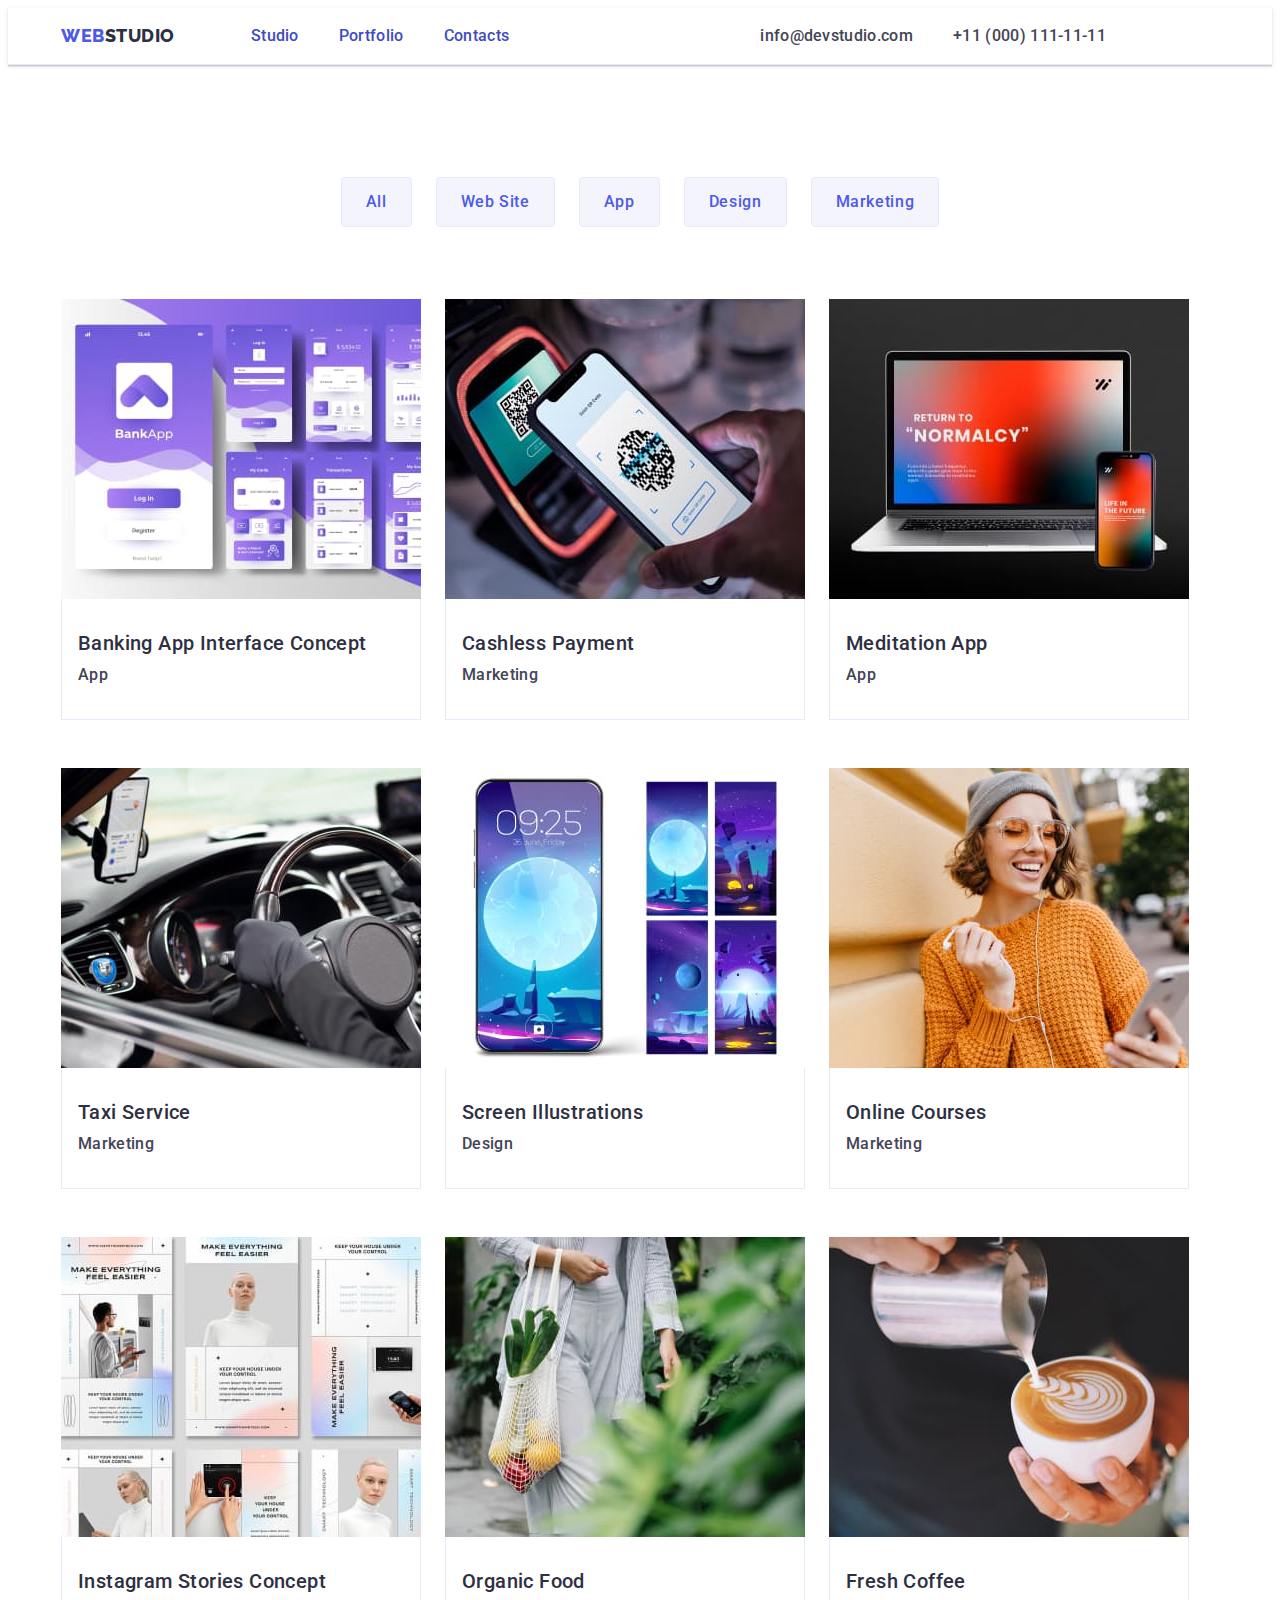
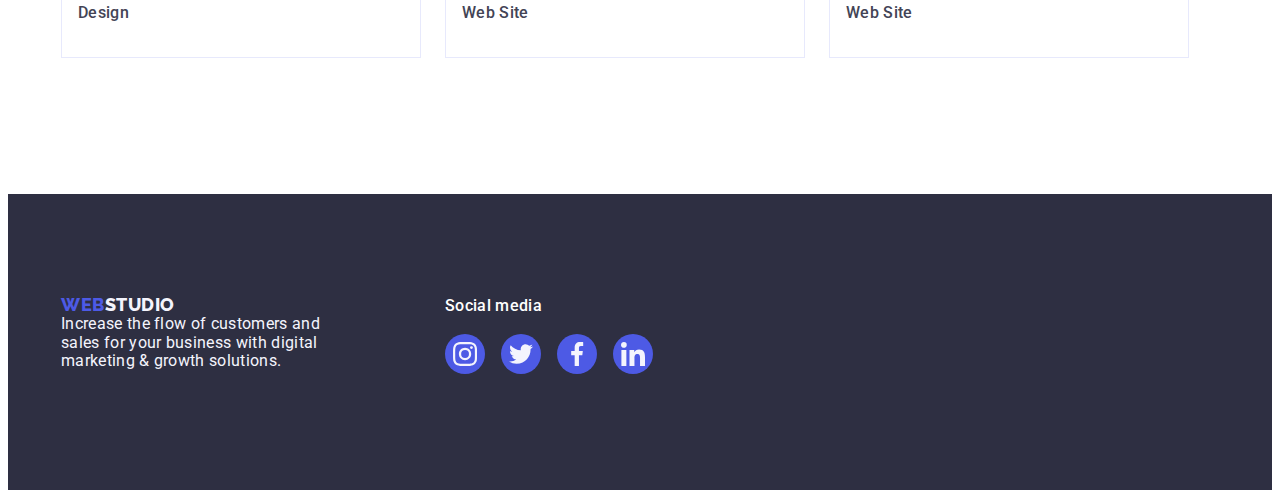
==== portfolio.html @ 55fd09aa "Initial commit" ====
<!DOCTYPE html>
<html lang="en">
  <head>
    <meta charset="UTF-8" />
    <meta name="viewport" content="width=device-width, initial-scale=1.0" />
    <title>Portofolio</title>

    <link
      rel="stylesheet"
      href="https://cdnjs.cloudflare.com/ajax/libs/modern-normalize/2.0.0/modern-normalize.min.css"
      integrity="sha512-4xo8blKMVCiXpTaLzQSLSw3KFOVPWhm/TRtuPVc4WG6kUgjH6J03IBuG7JZPkcWMxJ5huwaBpOpnwYElP/m6wg=="
      crossorigin="anonymous"
      referrerpolicy="no-referrer"
    />
    <link rel="stylesheet" href="./css/styles.css" />
    <link rel="preconnect" href="https://fonts.googleapis.com" />
    <link rel="preconnect" href="https://fonts.gstatic.com" crossorigin />
    <link
      href="https://fonts.googleapis.com/css2?family=Raleway:wght@700&family=Roboto:wght@400;500;700;900&display=swap"
      rel="stylesheet"
    />
  </head>
  <body>
    <header class="header">
      <!-- Navigation -->
      <div class="header-div container">
        <nav class="nav">
          <a href="./index.html" class="logo-link link">
            Web<span class="logo-second-word">Studio</span></a
          >
          <ul class="list nav-menu">
            <li><a href="./index.html" class="nav-link link">Studio</a></li>
            <li>
              <a href="./portfolio.html" class="nav-link link">Portfolio</a>
            </li>
            <li><a href="" class="nav-link link">Contacts</a></li>
          </ul>
        </nav>
        <!-- Contact-Informations -->
        <address class="address list">
          <ul class="list address-list">
            <li>
              <a href="mailto:info@devstudio.com" class="phone-email link"
                >info@devstudio.com</a
              >
            </li>
            <li>
              <a href="tel:+110001111111" class="phone-email link"
                >+11 (000) 111-11-11</a
              >
            </li>
          </ul>
        </address>
      </div>
    </header>
    <main>
      <!-- Filter-Section -->
      <section class="filter-section">
        <div class="portfolio-section-div container">
          <h1 class="visually-hidden">nu poate fi gol</h1>
          <ul class="list buttons-list">
            <li>
              <button type="button" class="button">All</button>
            </li>
            <li>
              <button type="button" class="button">Web Site</button>
            </li>
            <li>
              <button type="button" class="button">App</button>
            </li>
            <li>
              <button type="button" class="button">Design</button>
            </li>
            <li>
              <button type="button" class="button">Marketing</button>
            </li>
          </ul>
          <ul class="list portfolio-list">
            <li class="portfolio-list-list">
              <a href="" class="link portfolio-link">
                <div class="transition-portfolio-div">
                  <img
                    src="./images/bankapp.jpg"
                    alt="bank aplication"
                    width="360"
                  />
                  <p class="transition-portfolio-paragraf">
                    14 Stylish and User-Friendly App Design Concepts · Task
                    Manager App · Calorie Tracker App · Exotic Fruit Ecommerce
                    App · Cloud Storage App
                  </p>
                </div>
                <div class="portfolio-link-div">
                  <h2 class="projects-name">Banking App Interface Concept</h2>
                  <p class="projects-description">App</p>
                </div>
              </a>
            </li>
            <li class="portfolio-list-list">
              <a href="" class="link portfolio-link">
                <div class="transition-portfolio-div">
                  <img
                    src="./images/phoneapp.jpg"
                    alt="phone aplication"
                    width="360"
                  />
                  <p class="transition-portfolio-paragraf">
                    14 Stylish and User-Friendly App Design Concepts · Task
                    Manager App · Calorie Tracker App · Exotic Fruit Ecommerce
                    App · Cloud Storage App
                  </p>
                </div>
                <div class="portfolio-link-div">
                  <h2 class="projects-name">Cashless Payment</h2>
                  <p class="projects-description">Marketing</p>
                </div>
              </a>
            </li>
            <li class="portfolio-list-list">
              <a href="" class="link portfolio-link">
                <div class="transition-portfolio-div">
                  <img
                    src="./images/computerapp.jpg"
                    alt="computer aplication"
                    width="360"
                  />
                  <p class="transition-portfolio-paragraf">
                    14 Stylish and User-Friendly App Design Concepts · Task
                    Manager App · Calorie Tracker App · Exotic Fruit Ecommerce
                    App · Cloud Storage App
                  </p>
                </div>
                <div class="portfolio-link-div">
                  <h2 class="projects-name">Meditation App</h2>
                  <p class="projects-description">App</p>
                </div>
              </a>
            </li>
            <li class="portfolio-list-list">
              <a href="" class="link portfolio-link">
                <div class="transition-portfolio-div">
                  <img src="./images/car.jpg" alt="inide the car" width="360" />
                  <p class="transition-portfolio-paragraf">
                    14 Stylish and User-Friendly App Design Concepts · Task
                    Manager App · Calorie Tracker App · Exotic Fruit Ecommerce
                    App · Cloud Storage App
                  </p>
                </div>
                <div class="portfolio-link-div">
                  <h2 class="projects-name">Taxi Service</h2>
                  <p class="projects-description">Marketing</p>
                </div>
              </a>
            </li>
            <li class="portfolio-list-list">
              <a href="" class="link portfolio-link">
                <div class="transition-portfolio-div">
                  <img
                    src="./images/phone-interface.jpg"
                    alt="phone interface"
                    width="360"
                  />
                  <p class="transition-portfolio-paragraf">
                    14 Stylish and User-Friendly App Design Concepts · Task
                    Manager App · Calorie Tracker App · Exotic Fruit Ecommerce
                    App · Cloud Storage App
                  </p>
                </div>
                <div class="portfolio-link-div">
                  <h2 class="projects-name">Screen Illustrations</h2>
                  <p class="projects-description">Design</p>
                </div>
              </a>
            </li>
            <li class="portfolio-list-list">
              <a href="" class="link portfolio-link">
                <div class="transition-portfolio-div">
                  <img src="./images/person.jpg" alt="persoana" width="360" />
                  <p class="transition-portfolio-paragraf">
                    14 Stylish and User-Friendly App Design Concepts · Task
                    Manager App · Calorie Tracker App · Exotic Fruit Ecommerce
                    App · Cloud Storage App
                  </p>
                </div>
                <div class="portfolio-link-div">
                  <h2 class="projects-name">Online Courses</h2>
                  <p class="projects-description">Marketing</p>
                </div>
              </a>
            </li>
            <li class="portfolio-list-list">
              <a href="" class="link portfolio-link">
                <div class="transition-portfolio-div">
                  <img
                    src="./images/app-showcase.jpg"
                    alt="aplication interface"
                    width="360"
                  />
                  <p class="transition-portfolio-paragraf">
                    14 Stylish and User-Friendly App Design Concepts · Task
                    Manager App · Calorie Tracker App · Exotic Fruit Ecommerce
                    App · Cloud Storage App
                  </p>
                </div>
                <div class="portfolio-link-div">
                  <h2 class="projects-name">Instagram Stories Concept</h2>
                  <p class="projects-description">Design</p>
                </div>
              </a>
            </li>
            <li class="portfolio-list-list">
              <a href="" class="link portfolio-link">
                <div class="transition-portfolio-div">
                  <img
                    src="./images/groceries.jpg"
                    alt="groceries"
                    width="360"
                  />
                  <p class="transition-portfolio-paragraf">
                    14 Stylish and User-Friendly App Design Concepts · Task
                    Manager App · Calorie Tracker App · Exotic Fruit Ecommerce
                    App · Cloud Storage App
                  </p>
                </div>
                <div class="portfolio-link-div">
                  <h2 class="projects-name">Organic Food</h2>
                  <p class="projects-description">Web Site</p>
                </div>
              </a>
            </li>
            <li class="portfolio-list-list">
              <a href="" class="link portfolio-link">
                <div class="transition-portfolio-div">
                  <img src="./images/coffe.jpg" alt="coffe" width="360" />
                  <p class="transition-portfolio-paragraf">
                    14 Stylish and User-Friendly App Design Concepts · Task
                    Manager App · Calorie Tracker App · Exotic Fruit Ecommerce
                    App · Cloud Storage App
                  </p>
                </div>
                <div class="portfolio-link-div">
                  <h2 class="projects-name">Fresh Coffee</h2>
                  <p class="projects-description">Web Site</p>
                </div>
              </a>
            </li>
          </ul>
        </div>
      </section>
    </main>
    <footer class="foooter-bg">
      <!-- Logo-Footer -->
      <div class="footer-div container">
        <div class="footer-div-logo">
          <a href="./index.html" class="logo-link link">
            Web<span class="logo-second-word-footer">Studio</span></a
          >
          <p class="footer-text-portfolio">
            Increase the flow of customers and sales for your business with
            digital marketing & growth solutions.
          </p>
          <address></address>
        </div>
        <div class="social-media-div">
          <p class="social-media-text">Social media</p>
          <ul class="list footer-ul-list-svg">
            <li class="footer-list-svg">
              <a href="" class="footer-link-svg">
                <svg width="24" height="24" class="footer-svg">
                  <use href="./images/icons.svg#icon-instagram-2"></use>
                </svg>
              </a>
            </li>
            <li class="footer-list-svg">
              <a href="" class="footer-link-svg">
                <svg width="24" height="24" class="footer-svg">
                  <use href="./images/icons.svg#icon-twitter-1"></use>
                </svg>
              </a>
            </li>
            <li class="footer-list-svg">
              <a href="" class="footer-link-svg">
                <svg width="24" height="24" class="footer-svg">
                  <use href="./images/icons.svg#icon-facebook-1"></use>
                </svg>
              </a>
            </li>
            <li class="footer-list-svg">
              <a href="" class="footer-link-svg">
                <svg width="24" height="24" class="footer-svg">
                  <use href="./images/icons.svg#icon-linkedin-1"></use>
                </svg>
              </a>
            </li>
          </ul>
        </div>
      </div>
    </footer>
  </body>
</html>
---- css/styles.css ----
:root {
  --main-color-white: white;
  --text-color-navy: #2e2f42;
  --text-color-slate: #434455;
  --text-color-cloud: #f4f4fd;
  --text-color-logo: #4d5ae5;
  --background-color: #2e2f42;
  --button-hover-color: #404bbf;
  --logo-font-family: "Raleway", sans-serif;
  --text-font-family: "Roboto", sans-serif;
}

body {
  font-family: var(--text-font-family);
  background-color: var(--main-color-white);
  color: var(--text-color-slate);
}

ul {
  padding: 0;
}
p {
  margin: 0;
}

h2 {
  margin: 0;
}

/* button {
  margin: 0;
} */

.link {
  text-decoration: none;
  font-weight: 500;
  line-height: 1.5;
  letter-spacing: 0.02em;
  color: var(--list-color);
}

.link:hover {
  color: #404bbf;
}
.link:focus {
  color: #404bbf;
}

.list {
  list-style: none;
}

img {
  display: block;
}

.container {
  width: 1158px;
  margin: 0 auto;
  padding: 0 15px;
}

.header {
  border-bottom: 1px solid #e7e9fc;
  box-shadow: 0px 2px 1px rgba(46, 47, 66, 0.08),
    0px 1px 1px rgba(46, 47, 66, 0.16), 0px 1px 6px rgba(46, 47, 66, 0.08);
}

.header-div {
  display: flex;
  width: 1158px;
  margin: 0 auto;
  padding: 0 15px;
}

.nav {
  display: flex;
  align-items: center;
}

.nav-link {
  color: var(--text-color-navy);
  font-size: 16px;
  font-weight: 500;
  line-height: 150%;
  letter-spacing: 0.32px;
  padding: 24px 0;
  transition: color 250ms cubic-bezier(0.4, 0, 0.2, 1);
  position: relative;
  color: #404bbf;
}

.nav-link::after {
  position: absolute;
  content: "";
  left: 0;
  bottom: -1px;
  height: 4px;
  background-color: #404bbf;
  border-radius: 2px;
  transition: color 250ms cubic-bezier(0.4, 0, 0.2, 1);
}

.nav-link:hover .nav-link:focus {
  color: var(--button-hover-color);
}

.nav-menu {
  display: flex;
  gap: 40px;
}

.logo-link {
  color: var(--text-color-logo);
  font-family: var(--logo-font-family);
  font-size: 18px;
  font-weight: 800;
  line-height: 1.17;
  letter-spacing: 0.54px;
  text-transform: uppercase;
  margin-right: 76px;
  display: inline-block;
  /* Modificat din tema 3 */
  /* margin-bottom: 16px; */
}

.logo-second-word {
  color: var(--text-color-navy);
}

.address {
  color: var(--text-color-slate);
  font-size: 16px;
  font-style: normal;
  line-height: 150%;
  letter-spacing: 0.32px;
}

.address-list {
  display: flex;
  gap: 40px;
  /* adaugat in tema 4 */
  padding-left: 251px;
}

.address:hover .address:focus {
  color: var(--text-color-cloud);
}

.hero-page {
  background-color: var(--text-color-navy);
  padding: 188px 0;
  background-image: linear-gradient(
      rgba(46, 47, 66, 0.7),
      rgba(46, 47, 66, 0.7)
    ),
    url(../images/background-hero.jpg);
  max-width: 1440px;
  background-repeat: no-repeat;
  background-position: center;
  background-size: cover;
}

.page-title {
  color: var(--main-color-white);
  text-align: center;
  font-size: 56px;
  font-weight: 700;
  line-height: 107.143%;
  letter-spacing: 1.12px;
  max-width: 496px;
  /* adaugat in tema 4 */
  margin: auto;
}

.order-button {
  background-color: #4d5ae5;
  font-family: "Roboto", sans-serif;
  font-weight: 500;
  font-size: 16px;
  line-height: 1.5;
  letter-spacing: 0.04em;
  color: #ffffff;
  cursor: pointer;
  display: block;
  min-width: 169px;
  height: 56px;
  border: none;
  border-radius: 4px;
  /* adaugat in tema 4 */
  margin: auto;
  transition: background-color 250ms cubic-bezier(0.4, 0, 0.2, 1);
}

.order-button:hover {
  background-color: #404bbf;
}
.order-button:focus {
  background-color: #404bbf;
}

.button {
  font-family: "Roboto", sans-serif;
  font-weight: 500;
  font-size: 16px;
  line-height: 1.5;
  letter-spacing: 0.04em;
  color: #4d5ae5;
  background-color: #f4f4fd;

  cursor: pointer;
  padding: 12px 24px;
  border: 1px solid #e7e9fc;
  border-radius: 4px;
  transition: color 250ms cubic-bezier(0.4, 0, 0.2, 1),
    background-color 250ms cubic-bezier(0.4, 0, 0.2, 1),
    border-color 250ms cubic-bezier(0.4, 0, 0.2, 1),
    box-shadow 250ms cubic-bezier(0.4, 0, 0.2, 1);
}

.button:hover {
  background-color: #404bbf;
  color: #ffffffff;
  border: 1px solid transparent;
  box-shadow: 0px 3px 1px rgba(0, 0, 0, 0.1), 0px 2px 1px rgba(0, 0, 0, 0.08),
    0px 2px 2px rgba(0, 0, 0, 0.12);
}
.button:focus {
  background-color: #404bbf;
  color: #ffffffff;
  border: 1px solid transparent;
  box-shadow: 0px 3px 1px rgba(0, 0, 0, 0.1), 0px 2px 1px rgba(0, 0, 0, 0.08),
    0px 2px 2px rgba(0, 0, 0, 0.12);
}

.portfolio-list {
  display: flex;
  flex-wrap: wrap;
  column-gap: 24px;
  row-gap: 48px;
}

.portfolio-link {
  width: calc((100%-48px) / 3);
  display: block;
  transition: box-shadow 250ms cubic-bezier(0.4, 0, 0.2, 1);
}

.portfolio-link:hover {
  box-shadow: 0px 1px 6px rgba(46, 47, 66, 0.08),
    0px 1px 1px rgba(46, 47, 66, 0.16), 0px 2px 1px rgba(46, 47, 66, 0.08);
}

.portfolio-link:focus {
  box-shadow: 0px 1px 6px rgba(46, 47, 66, 0.08),
    0px 1px 1px rgba(46, 47, 66, 0.16), 0px 2px 1px rgba(46, 47, 66, 0.08);
}

.portfolio-link:hover .transition-portfolio-paragraf {
  transform: translateY(0%);
}

.portfolio-link:focus .transition-portfolio-paragraf {
  transform: translateY(0%);
}

.transition-portfolio-div {
  position: relative;
  overflow: hidden;
}

.transition-portfolio-paragraf {
  position: absolute;
  top: 0;
  font-size: 16px;
  line-height: 1.5;
  letter-spacing: 0.02em;
  color: var(--text-color-cloud);
  padding: 40px 32px;
  background-color: #4d5ae5;
  height: 100%;
  width: 100%;
  transform: translateY(100%);
  transition: transform 250ms cubic-bezier(0.4, 0, 0.2, 1);
}

.portfolio-link-div {
  padding: 32px 16px;
  border: 1px solid #e7e9fc;
  border-top: none;
}

.section-one-icons {
  display: flex;
  justify-content: center;
  align-items: center;
  width: 264px;
  height: 112px;
  border-radius: 4px;
  background: #f4f4fd;
  margin-bottom: 8px;
}

.section-one-svg {
  width: 64px;
  height: 64px;
}

.section-one {
  padding: 120px 0;
}

.visually-hidden {
  position: absolute;
  width: 1px;
  height: 1px;
  margin: -1px;
  border: 0;
  padding: 0;

  white-space: nowrap;
  clip-path: inset(100%);
  clip: rect(0 0 0 0);
  overflow: hidden;
}

/* .section-one-div {
} */

.section-one-list {
  display: flex;
  gap: 24px;
}

.section-one-list-child {
  width: 100%;
  min-width: 264px;
}

.feature-title {
  font-size: 20px;
  font-weight: 500;
  line-height: 120%;
  letter-spacing: 0.4px;
  color: var(--text-color-navy);
  margin-bottom: 8px;
}

.feature-content-section-two {
  font-size: 16px;
  line-height: 150%;
  letter-spacing: 0.32px;
  color: var(--text-color-slate);
}

.feature-content {
  font-size: 16px;
  line-height: 150%;
  letter-spacing: 0.32px;
  color: var(--text-color-slate);
  text-align: center;
}

.section-two {
  padding-bottom: 120px;
}

.what-we-do-title {
  font-size: 36px;
  font-weight: 700;
  line-height: 111.111%;
  letter-spacing: 0.72px;
  text-align: center;
  text-transform: capitalize;
  color: var(--text-color-navy);
  margin-bottom: 72px;
}

.section-two-list {
  display: flex;
  gap: 24px;
}

.section-two-images {
  min-width: 264;
}

.section-three {
  background-color: var(--text-color-cloud);
  padding: 120px 0;
}

.our-team {
  font-size: 36px;
  font-weight: 700;
  line-height: 111.111%;
  letter-spacing: 0.72px;
  text-align: center;
  text-transform: capitalize;
  color: var(--text-color-navy);
  margin-bottom: 72px;
}

.section-three-list {
  display: flex;
  gap: 24px;
}

/* .section-three-images {
  width: calc((100%-72px) / 4);
  border-radius: 0px 0px 4px 4px;
} */

.section-three-div-names {
  padding: 32px 0;
  display: flex;
  width: 264px;
  flex-direction: column;
  justify-content: center;
  align-items: center;
  gap: 8px;
}

.names {
  font-size: 20px;
  font-weight: 500;
  line-height: 120%;
  letter-spacing: 0.4px;
  color: var(--text-color-navy);
  text-align: center;
  margin-bottom: 8px;
}

.specialization {
  font-size: 16px;
  line-height: 1.5;
  letter-spacing: 0.02em;
  color: var(--text-color-slate);
  text-align: center;
}

.section-three-ul-list-svg {
  display: flex;
  justify-content: center;
  gap: 24px;
}

.section-three-list-svg {
  width: 40px;
  height: 40px;
}

.section-three-link-svg {
  height: 100%;
  width: 100%;
  background-color: #4d5ae5;
  border-radius: 50%;
  display: flex;
  align-items: center;
  justify-content: center;
  transition: background-color 250ms cubic-bezier(0.4, 0, 0.2, 1);
}

.section-three-link-svg:hover {
  background-color: #404bbf;
}

.section-three-link-svg:focus {
  background-color: #404bbf;
}

.section-three-svg {
  fill: #f4f4fd;
  width: 16px;
  height: 16px;
}

.list-employees {
  background-color: var(--main-color-white);
  width: calc((100%-72px) / 4);
  border-radius: 0px 0px 4px 4px;
  box-shadow: 0px 2px 1px 0px rgba(46, 47, 66, 0.08),
    0px 1px 1px 0px rgba(46, 47, 66, 0.16),
    0px 1px 6px 0px rgba(46, 47, 66, 0.08);
}

.section-five {
  padding-top: 120px;
  padding-bottom: 120px;
}

.section-five-title {
  color: #2e2f42;
  text-align: center;

  margin-bottom: 72px;
  font-family: var(--text-font-family);
  font-size: 36px;
  font-style: normal;
  font-weight: 700;
  line-height: 111.111%;
  letter-spacing: 0.72px;
  text-transform: capitalize;
}

.section-five-ul-list {
  display: flex;
  gap: 24px;
}

.section-five-list {
  width: 168px;
  height: 88px;
}

.section-five-link {
  width: 100%;
  height: 100%;
  border-radius: 4px;
  border: 1px solid #8e8f99;
  display: flex;
  align-items: center;
  justify-content: center;
  color: #8e8f99;
  transition: border-color 250ms cubic-bezier(0.4, 0, 0.2, 1),
    color 250ms cubic-bezier(0.4, 0, 0.2, 1);
}

.section-five-link:hover {
  border-color: #404bbf;
  color: #404bbf;
}

.section-five-link:focus {
  border-color: #404bbf;
  color: #404bbf;
}

.section-five-svg {
  width: 104px;
  height: 56px;
  fill: currentColor;
}

.foooter-bg {
  background-color: var(--background-color);
  padding: 100px 0;
}

.footer-div {
  display: flex;
  align-items: baseline;
}

.footer-div-logo {
  margin-right: 120px;
}
.footer-text {
  font-size: 16px;
  line-height: 1.5;
  letter-spacing: 0.32px;
  color: var(--text-color-cloud);
  max-width: 264px;
}

.social-media-text {
  margin-bottom: 16px;
  font-family: Roboto;
  font-size: 16px;
  font-style: normal;
  font-weight: 500;
  line-height: 1.5;
  letter-spacing: 0.02em;
  color: #ffffffff;
}

.footer-ul-list-svg {
  display: flex;
  justify-content: center;
  gap: 16px;
}

.footer-list-svg {
  width: 40px;
  height: 40px;
}

.footer-link-svg {
  width: 100%;
  height: 100%;
  background-color: #4d5ae5;
  border-radius: 50%;
  display: flex;
  align-items: center;
  justify-content: center;
  transition: background-color 250ms cubic-bezier(0.4, 0, 0.2, 1);
}

.footer-link-svg:hover {
  background-color: #31d0aa;
}

.footer-link-svg:focus {
  background-color: #31d0aa;
}

.footer-svg {
  fill: #f4f4fd;
  width: 24px;
  height: 24px;
}

.footer-text-portfolio {
  font-size: 16px;
  line-height: 1.17;
  letter-spacing: 0.32px;
  color: var(--text-color-cloud);
  max-width: 264px;
}

.logo-second-word-footer {
  color: var(--text-color-cloud);
}

.filter-section {
  padding-top: 96px;
  padding-bottom: 120px;
}

.buttons-list {
  display: flex;
  justify-content: center;
  gap: 24px;
  margin-bottom: 72px;
}

.button-filter {
  font-family: var(--text-font-family);
  color: #4d5ae5;
  font-size: 16px;
  font-weight: 500;
  line-height: 150%;
  letter-spacing: 0.64px;
  background-color: var(--text-color-cloud);
  cursor: pointer;
}

.button-filter:hover .button-filter:focus {
  color: #ffffffff;
  background-color: #404bbf;
}

.projects-name {
  color: var(--text-color-navy);
  font-weight: 500;
  font-size: 20px;
  line-height: 1.2;
  letter-spacing: 0.02em;
  margin-bottom: 8px;
}

.projects-description {
  color: var(--text-color-slate);
  font-size: 16px;
  line-height: 1.5;
  letter-spacing: 0.02em;
}

.phone-email {
  color: var(--text-color-slate);
  line-height: 1.5;
  letter-spacing: 0.02em;
  transition: color 250ms cubic-bezier(0.4, 0, 0.2, 1);
}

.phone-email:hover .phone-email:focus {
  background-color: var(--button-hover-color);
}

.modal-div {
  position: fixed;
  top: 0;
  left: 0;
  width: 100%;
  height: 100%;
  background-color: rgba(46, 47, 66, 0.4);
  transition: opacity 250ms cubic-bezier(0.4, 0, 0.2, 1),
    visibility 250ms cubic-bezier(0.4, 0, 0.2, 1);
}

.is-hidden {
  opacity: 0;
  visibility: hidden;
  pointer-events: none;
}

.modal-container {
  position: absolute;
  top: 50%;
  left: 50%;
  transform: translate(-50%, -50%) scale(1);
  width: 408px;
  min-height: 584px;
  background: #fcfcfc;
  border-radius: 4px;
  transition: transform 250ms cubic-bezier(0.4, 0, 0.2, 1);
  box-shadow: 0px 2px 1px 0px rgba(0, 0, 0, 0.2),
    0px 1px 3px 0px rgba(0, 0, 0, 0.12), 0px 1px 1px 0px rgba(0, 0, 0, 0.14);
}

.modal-button {
  border: 1px solid rgba(0, 0, 0, 0.1);
  position: absolute;
  top: 24px;
  right: 24px;
  width: 24px;
  height: 24px;
  border-radius: 50%;
  display: flex;
  align-items: center;
  justify-content: center;
  background-color: #e7e9fc;
  padding: 0;
  cursor: pointer;
  transition: background-color 250ms cubic-bezier(0.4, 0, 0.2, 1),
    border 250ms cubic-bezier(0.4, 0, 0.2, 1);
}

.modal-button:hover {
  background-color: #404bbf;
  border: none;
  fill: #ffffff;
}

.modal-button:focus {
  background-color: #404bbf;
  border: none;
  fill: #ffffff;
}

.modal-svg {
  transition: fill 250ms cubic-bezier(0.4, 0, 0.2, 1);
}

/* .modal-svg:hover {
  fill: #ffffff;
}

.modal-svg:focus {
  fill: #ffffff;
} */
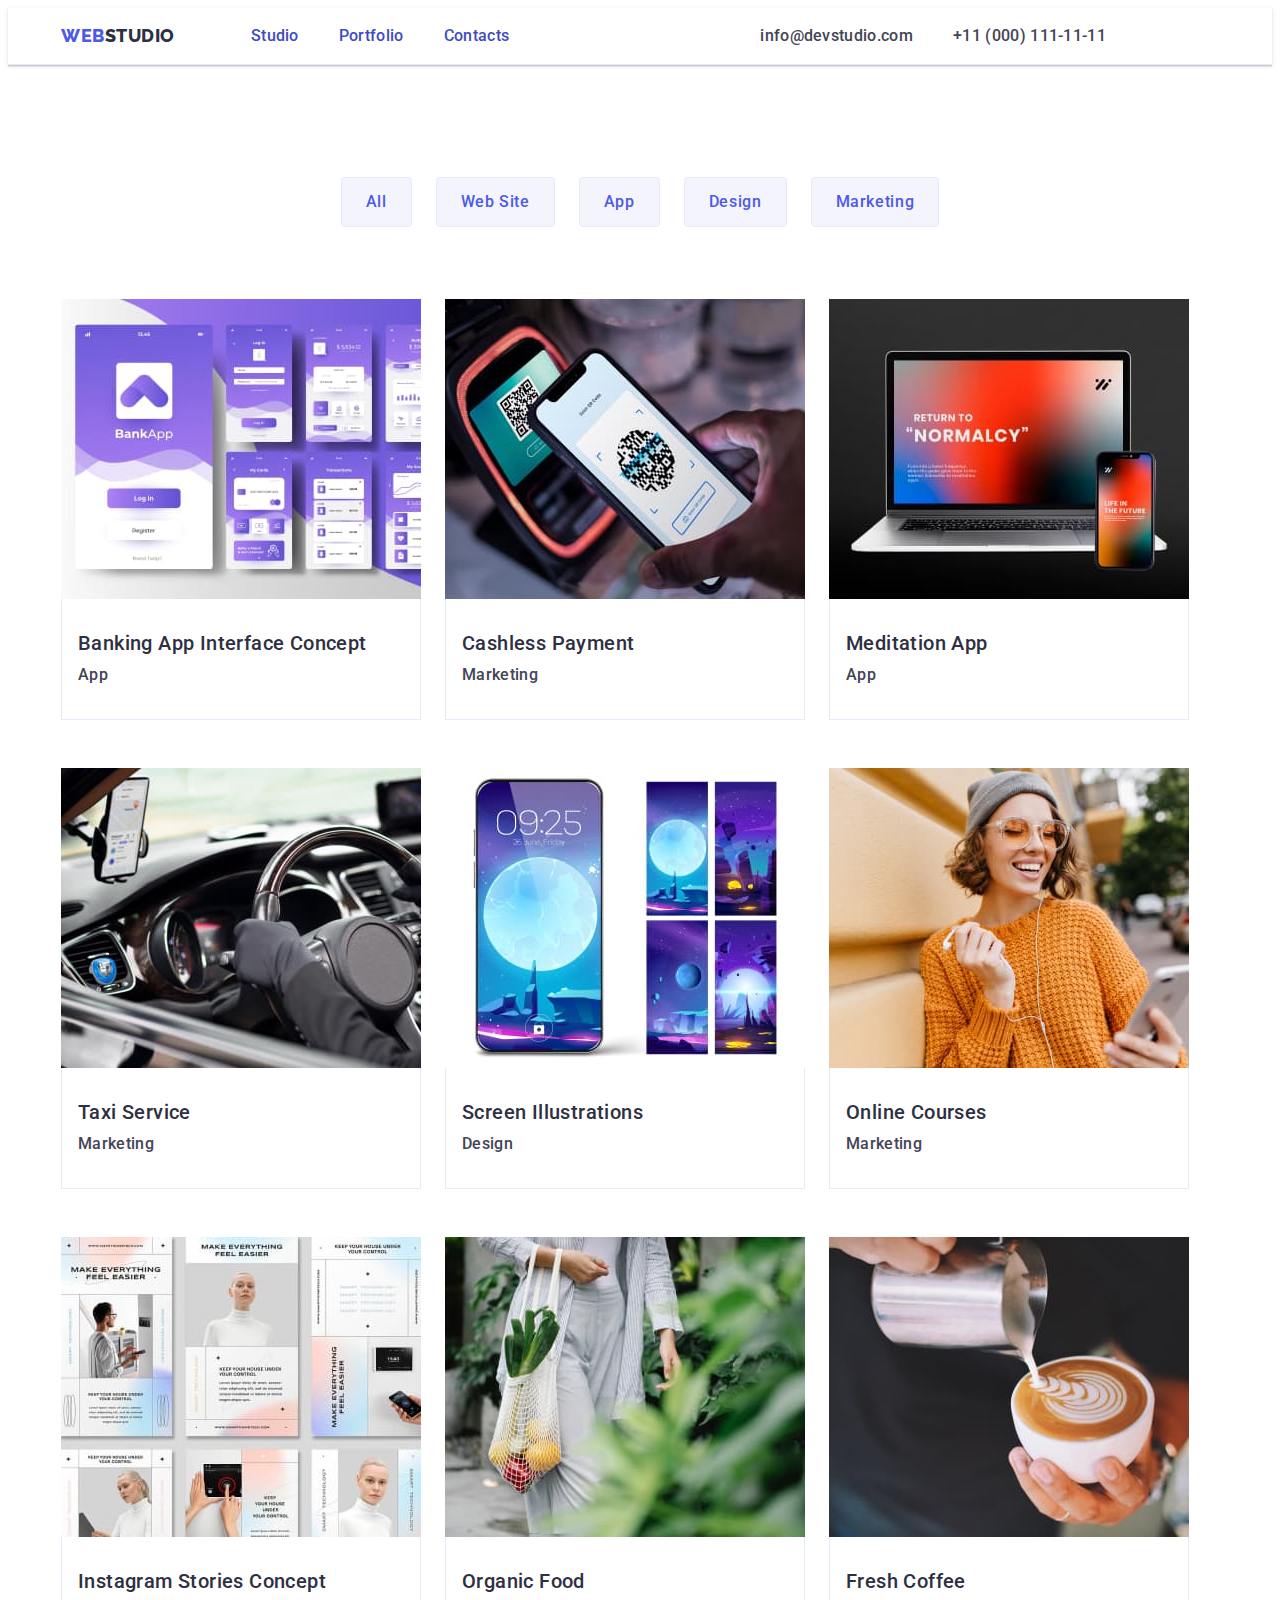
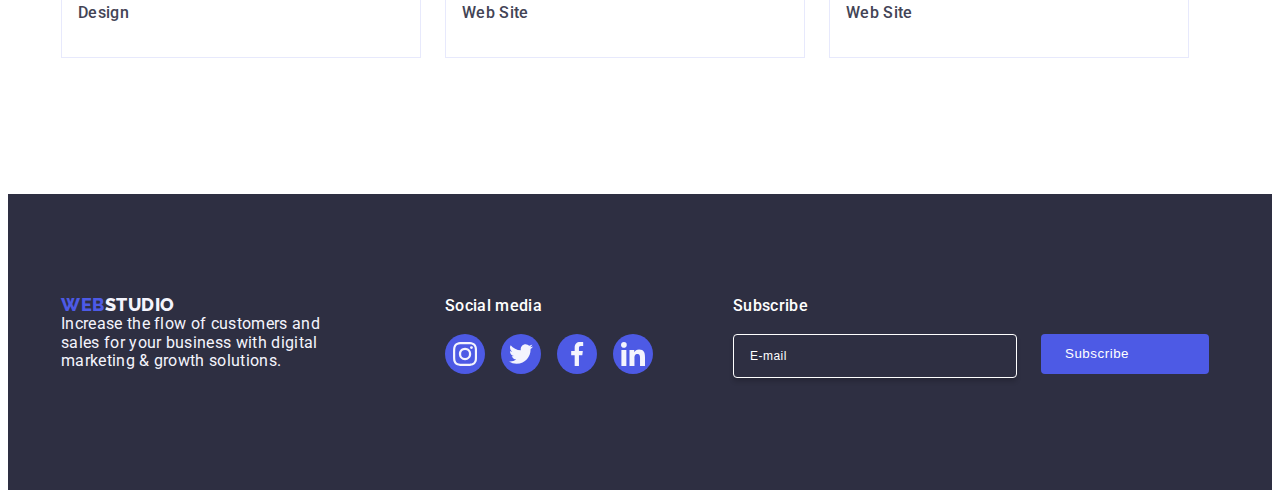
==== commit 810cba9a: "tema 6.1.0" ====
--- a/portfolio.html
+++ b/portfolio.html
@@ -294,6 +294,28 @@
             </li>
           </ul>
         </div>
+        <div class="footer-subscribe">
+          <p class="footer-subscribe-p">Subscribe</p>
+          <form name="mailsub" class="footer-form">
+            <label class="footer-label">
+              <input
+                name="subscription"
+                type="email"
+                placeholder="E-mail"
+                class="footer-form-input"
+              />
+            </label>
+            <button type="submit" class="subscribe-button">
+              Subscribe
+              <svg width="24" height="24" class="subscribe-svg">
+                <use
+                  href="./images/icons.svg#linkedin-1"
+                  class="subscribe-svg-svg"
+                ></use>
+              </svg>
+            </button>
+          </form>
+        </div>
       </div>
     </footer>
   </body>
--- a/css/styles.css
+++ b/css/styles.css
@@ -742,10 +742,72 @@
   transition: fill 250ms cubic-bezier(0.4, 0, 0.2, 1);
 }
 
-/* .modal-svg:hover {
+.footer-subscribe {
+  margin-left: 80px;
+}
+
+.footer-subscribe-p {
+  color: #fff;
+  font-family: Roboto;
+  font-size: 16px;
+  font-style: normal;
+  font-weight: 500;
+  line-height: 150%;
+  letter-spacing: 0.32px;
+  margin-bottom: 16px;
+}
+
+.footer-form {
+  display: flex;
+  gap: 24px;
+}
+.footer-label {
+  /* gap: 24px; */
+}
+
+.footer-form-input {
+  width: 264px;
+  height: 40px;
+  background-color: transparent;
+  border-radius: 4px;
+  border: 1px solid #fff;
+  box-shadow: 0px 4px 4px 0px rgba(0, 0, 0, 0.15);
+  padding-left: 16px;
+  font-size: 12px;
+  line-height: 1.5;
+  letter-spacing: 0.04em;
+  color: #ffffff;
+}
+
+.subscribe-button {
+  display: flex;
+  background-color: #4d5ae5;
+  color: #ffffff;
+  display: inline-flex;
+  padding: 8px 24px;
+  justify-content: center;
+  align-items: center;
+  gap: 16px;
+  min-width: 165px;
+  height: 40px;
+  cursor: pointer;
+  font-weight: 500;
+  line-height: 1.5;
+  letter-spacing: 0.04em;
+  border: none;
+  border-radius: 4px;
+}
+
+.subscribe-button:hover,
+.subscribe-button:focus {
+  background-color: #404bbf;
+}
+
+.subscribe-svg {
+  margin-left: 16px;
   fill: #ffffff;
 }
 
-.modal-svg:focus {
-  fill: #ffffff;
-} */
+::placeholder {
+  color: #ffffff;
+}
